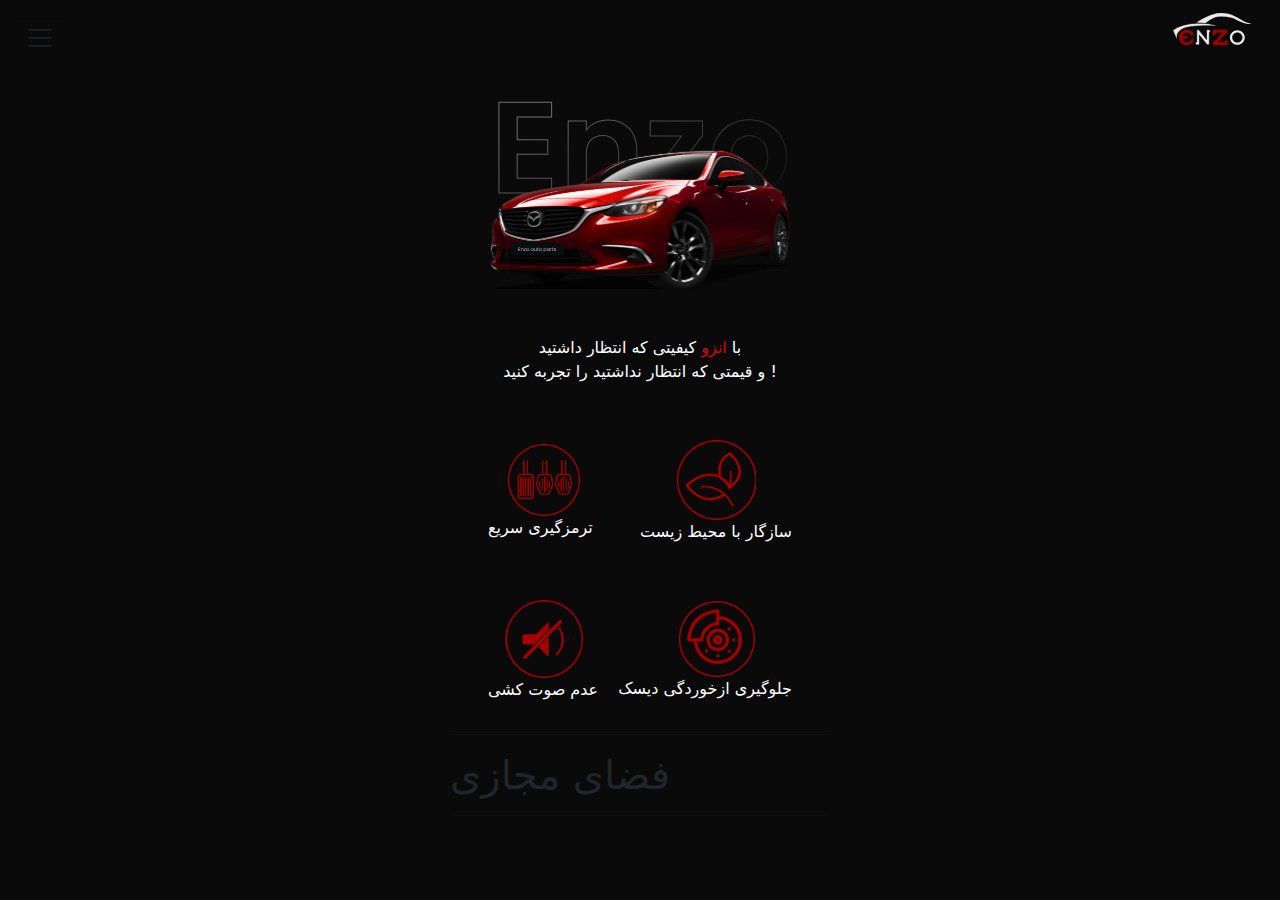
==== index.html @ 02e37b61 "new code" ====
<!DOCTYPE html>
<html lang="en">
<head>
    <meta charset="UTF-8">
    <meta http-equiv="X-UA-Compatible" content="IE=edge">
    <meta name="viewport" content="width=device-width, initial-scale=1.0">
    <link rel="stylesheet" href="https://cdn.jsdelivr.net/npm/bootstrap@5.3.0/dist/css/bootstrap.min.css">
    <link rel="stylesheet" href="./src/css/style.css">
    <title>Document</title>
</head>
<body dir="">
    <main>
        <nav class="navbar navbar bg-body-dark fixed-top">
            <div class="container-fluid">
              <button class="navbar-toggler" type="button" data-bs-toggle="offcanvas" data-bs-target="#offcanvasDarkNavbar" aria-controls="offcanvasDarkNavbar" aria-label="Toggle navigation" >
                <span class="navbar-toggler-icon"></span>
              </button>
              <img class="navbar-brand" src="./assest/img/logo.svg">
              <div class="offcanvas offcanvas-end text-bg-dark" tabindex="-1" id="offcanvasDarkNavbar" aria-labelledby="offcanvasDarkNavbarLabel">
                <div class="offcanvas-header">
                  <h5 class="offcanvas-title" id="offcanvasDarkNavbarLabel">Dark offcanvas</h5>
                  <button type="button" class="btn-close btn-close-white" data-bs-dismiss="offcanvas" aria-label="Close"></button>
                </div>
                <div class="offcanvas-body">
                  <ul class="navbar-nav justify-content-end flex-grow-1 pe-3">
                    <li class="nav-item">
                      <a class="nav-link active" aria-current="page" href="#">Home</a>
                    </li>
                    <li class="nav-item">
                      <a class="nav-link" href="#">Link</a>
                    </li>
                    <li class="nav-item dropdown">
                      <a class="nav-link dropdown-toggle" href="#" role="button" data-bs-toggle="dropdown" aria-expanded="false">
                        Dropdown
                      </a>
                      <ul class="dropdown-menu dropdown-menu-dark">
                        <li><a class="dropdown-item" href="#">Action</a></li>
                        <li><a class="dropdown-item" href="#">Another action</a></li>
                        <li>
                          <hr class="dropdown-divider">
                        </li>
                        <li><a class="dropdown-item" href="#">Something else here</a></li>
                      </ul>
                    </li>
                  </ul>
                   <button type="button">ارتباط با ما</button>
                </div>
              </div>
            </div>
          </nav>
          <section class="master">
            <div class="img">
                <img src="./assest/img/Group 17.svg" alt="">
            </div>
            <div class="text">
                <p>با <span>انزو</span> کیفیتی که انتظار داشتید
                    <br> و قیمتی که انتظار نداشتید را تجربه کنید !</p>
            </div>
          </section>
          <section class="icon-about">
            <div class="icon-1">
                <div>
                    <img src="./assest/img/Mask group.svg" alt="">
                    <p>ترمزگیری سریع</p>
                </div>
                <div>
                    <img src="./assest/img/Mask group (1).png" alt="">
                    <p>سازگار با محیط زیست</p>
                </div>
            </div>
            <div class="icon-2">
                <div>
                    <img src="./assest/img/Mask group (2).png" alt="">
                    <p>عدم صوت کشی</p>
                </div>
                <div>
                <img class="left" src="./assest/img/Mask group.png" alt="">
                <p>جلوگیری  ازخوردگی دیسک</p>
                </div>
            </div>
          </section>
          <footer>
            <div>
                <hr><h1>فضای مجازی</h1>
            </div>
            <div>
                <hr><h1></h1>
            </div>
            <div></div>
          </footer>

    </main>







    <script src="https://cdn.jsdelivr.net/npm/bootstrap@5.3.0/dist/js/bootstrap.bundle.min.js"></script>
</body>
</html>
---- src/css/style.css ----
:root{
    --bg:#0A0A0B;
    --white:#fff;
    --blak:#3D3D3D;
    --red:#DC0112;
    --blue:#5090DB;
}
*{
    padding: 0;
    margin: 0;
    box-sizing: border-box;
}
main{
    max-width: 380px;
    margin: 0 auto;
}
body{
    background-color:var(--bg);
}
nav{
    display: flex;
}
.ul-nav{
    background-color: var(--bg);
}
#button-nav{
    background-color:var(--white);
}
.navbar-brand{
    width: 80px;
}
.master{
    margin-top: 50px;
    display: flex;
    flex-direction: column;
    justify-content: space-between;
    height: 350px;
    align-items: center;
}
span{
    color: var(--red);
}
p{
    color: var(--white);
    text-align: center;
}.icon-1,.icon-2{
    display: flex;
    width: 80%;
    justify-content: space-between;
    align-items: center;
    margin-top: 40px;
}
.icon-about{
    display: flex;
    flex-direction: column;
    justify-content: center;
    align-items: center;
}
.icon-1 div{
    display: flex;
    flex-direction: column;
    justify-content: center;
    align-items: center;
}

.icon-2 div{
    display: flex;
    flex-direction: column;
    justify-content: center;
    align-items: center;
}
.icon-about img{
    width: 80px;
}
.left{
    margin-left: 20px;
}
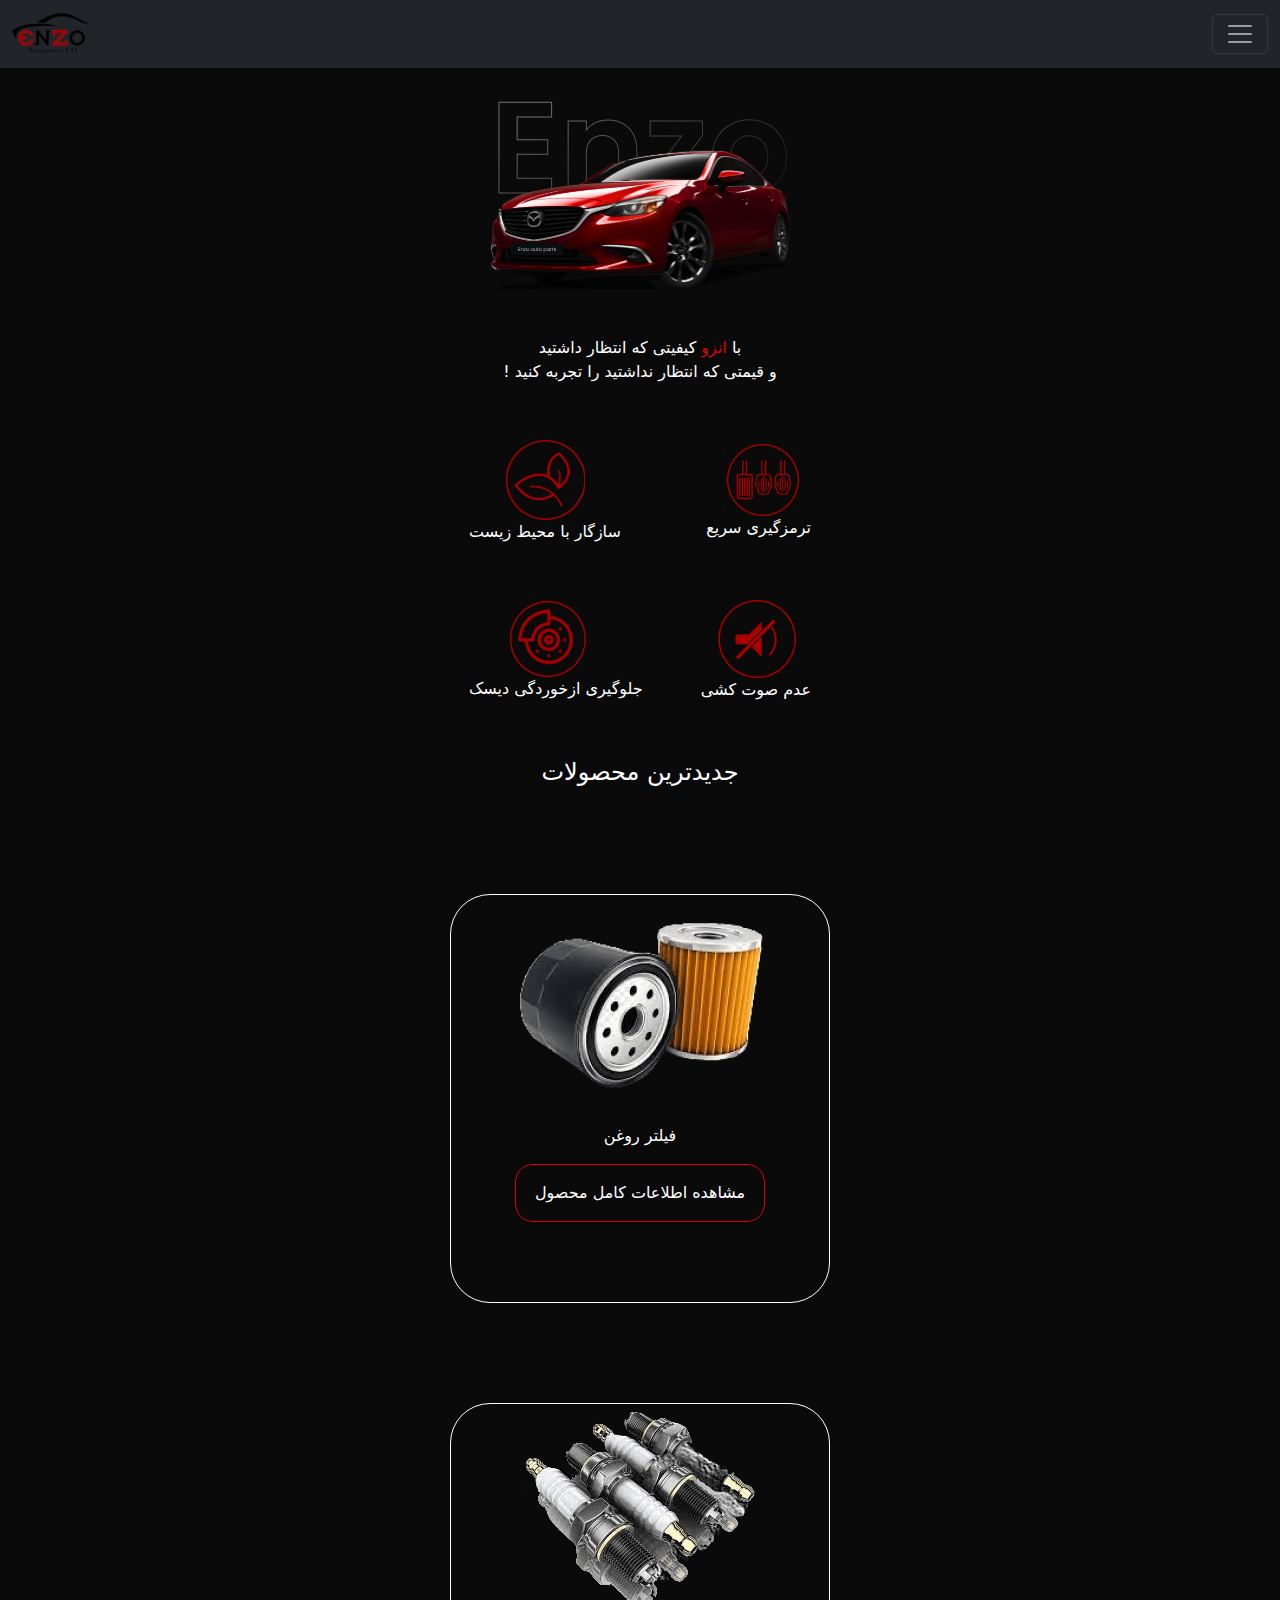
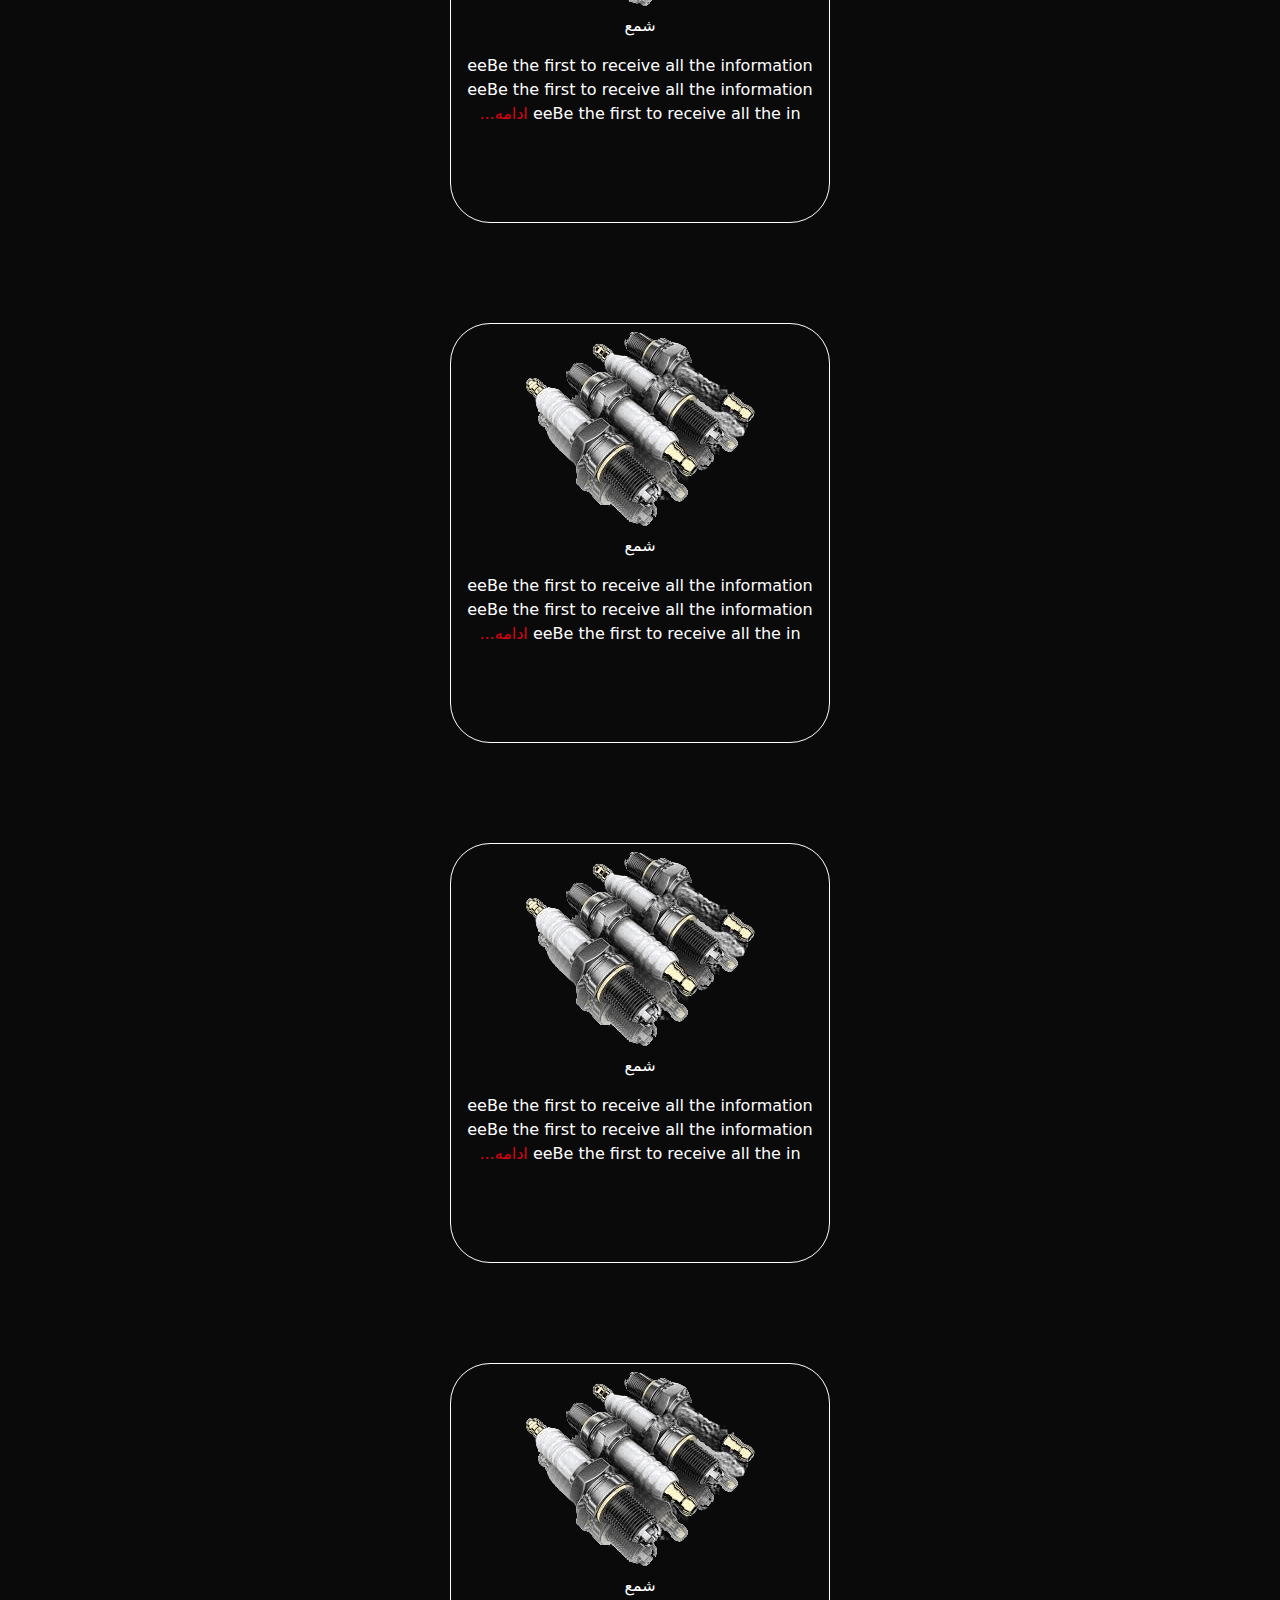
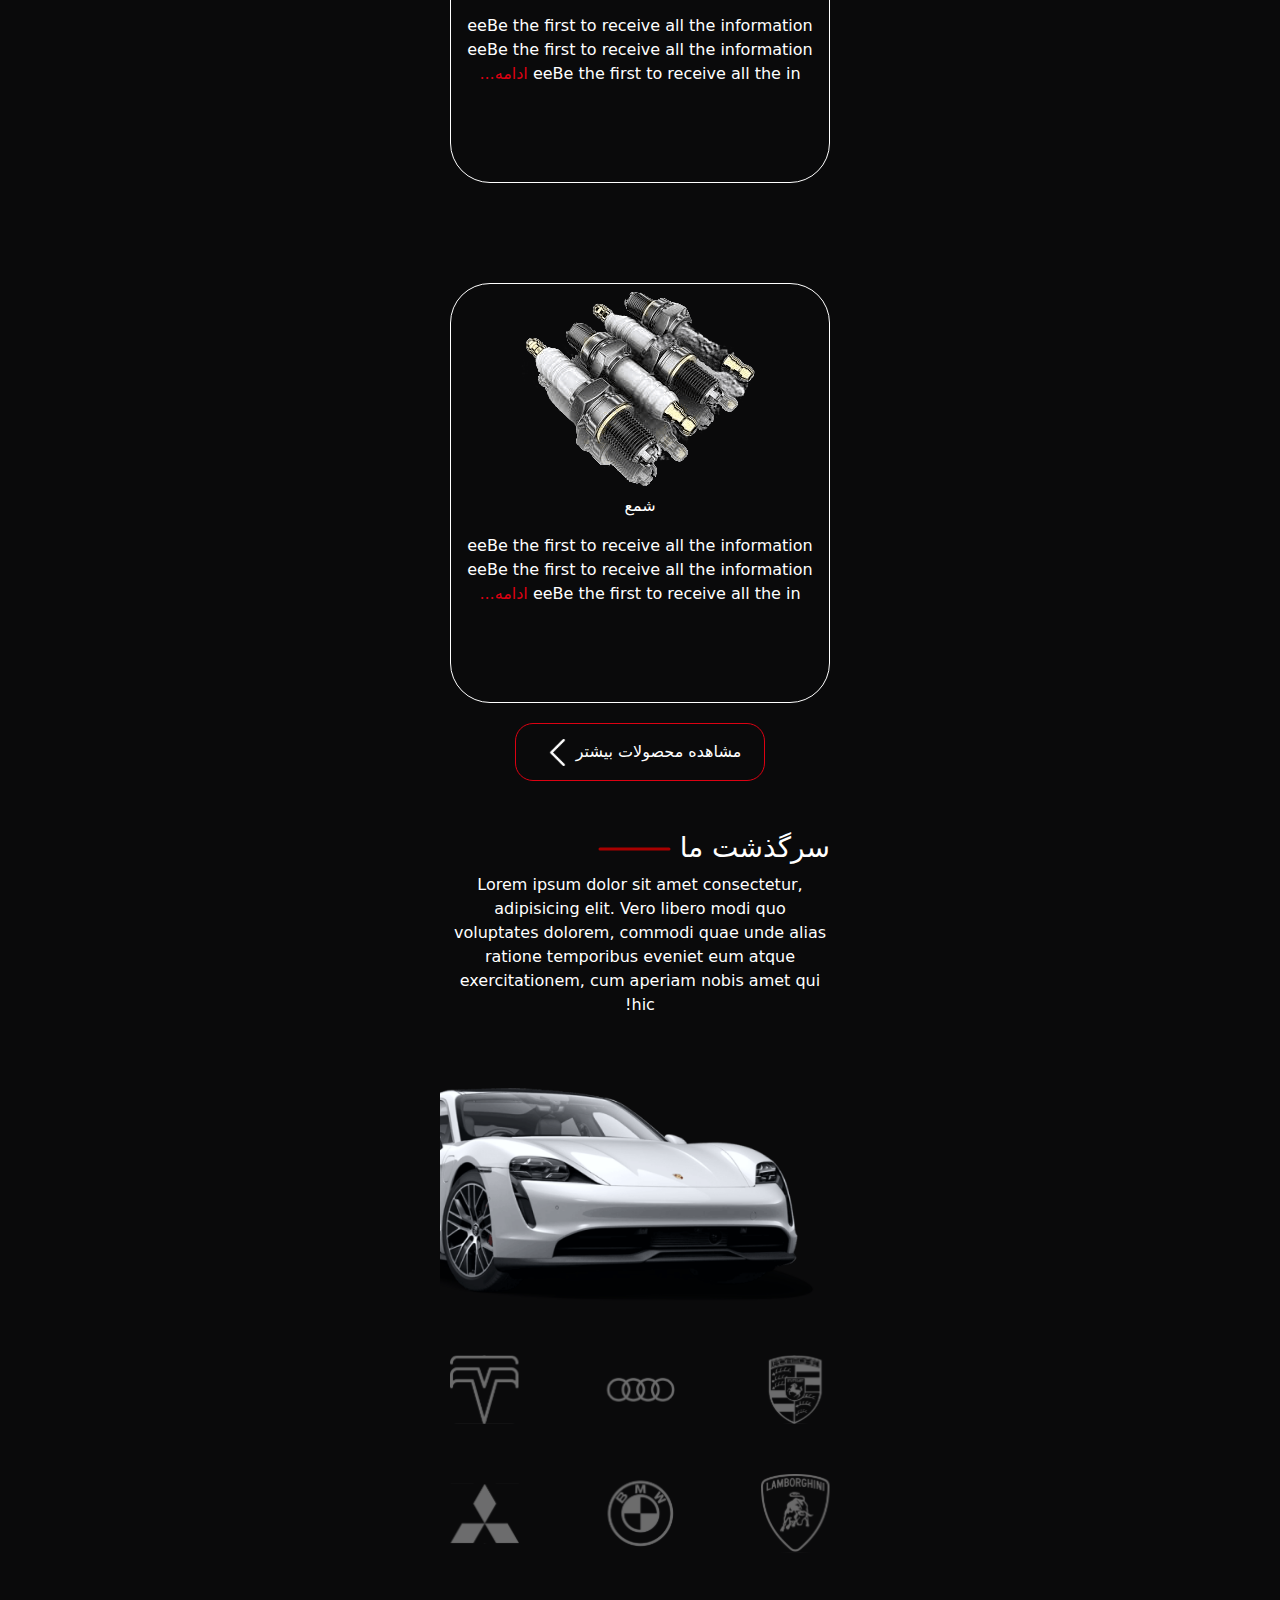
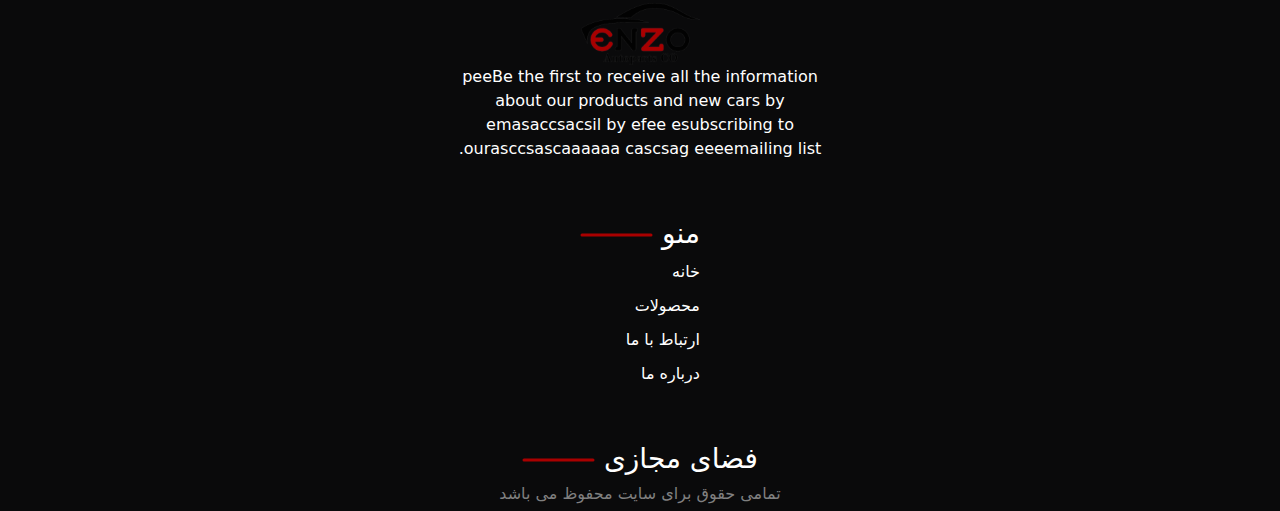
==== commit e1bf121a: "end-code-mobile-pag1" ====
--- a/index.html
+++ b/index.html
@@ -1,102 +1,218 @@
 <!DOCTYPE html>
 <html lang="en">
+
 <head>
-    <meta charset="UTF-8">
-    <meta http-equiv="X-UA-Compatible" content="IE=edge">
-    <meta name="viewport" content="width=device-width, initial-scale=1.0">
-    <link rel="stylesheet" href="https://cdn.jsdelivr.net/npm/bootstrap@5.3.0/dist/css/bootstrap.min.css">
-    <link rel="stylesheet" href="./src/css/style.css">
-    <title>Document</title>
+  <meta charset="UTF-8">
+  <meta http-equiv="X-UA-Compatible" content="IE=edge">
+  <meta name="viewport" content="width=device-width, initial-scale=1.0">
+  <link rel="stylesheet" href="https://cdn.jsdelivr.net/npm/bootstrap@5.3.0/dist/css/bootstrap.min.css">
+  <link rel="stylesheet" href="./src/css/style.css">
+  <title>Document</title>
 </head>
-<body dir="">
-    <main>
-        <nav class="navbar navbar bg-body-dark fixed-top">
-            <div class="container-fluid">
-              <button class="navbar-toggler" type="button" data-bs-toggle="offcanvas" data-bs-target="#offcanvasDarkNavbar" aria-controls="offcanvasDarkNavbar" aria-label="Toggle navigation" >
-                <span class="navbar-toggler-icon"></span>
-              </button>
-              <img class="navbar-brand" src="./assest/img/logo.svg">
-              <div class="offcanvas offcanvas-end text-bg-dark" tabindex="-1" id="offcanvasDarkNavbar" aria-labelledby="offcanvasDarkNavbarLabel">
-                <div class="offcanvas-header">
-                  <h5 class="offcanvas-title" id="offcanvasDarkNavbarLabel">Dark offcanvas</h5>
-                  <button type="button" class="btn-close btn-close-white" data-bs-dismiss="offcanvas" aria-label="Close"></button>
-                </div>
-                <div class="offcanvas-body">
-                  <ul class="navbar-nav justify-content-end flex-grow-1 pe-3">
-                    <li class="nav-item">
-                      <a class="nav-link active" aria-current="page" href="#">Home</a>
-                    </li>
-                    <li class="nav-item">
-                      <a class="nav-link" href="#">Link</a>
-                    </li>
-                    <li class="nav-item dropdown">
-                      <a class="nav-link dropdown-toggle" href="#" role="button" data-bs-toggle="dropdown" aria-expanded="false">
-                        Dropdown
-                      </a>
-                      <ul class="dropdown-menu dropdown-menu-dark">
-                        <li><a class="dropdown-item" href="#">Action</a></li>
-                        <li><a class="dropdown-item" href="#">Another action</a></li>
-                        <li>
-                          <hr class="dropdown-divider">
-                        </li>
-                        <li><a class="dropdown-item" href="#">Something else here</a></li>
-                      </ul>
-                    </li>
-                  </ul>
-                   <button type="button">ارتباط با ما</button>
-                </div>
-              </div>
+
+<body dir="rtl">
+  <main>
+    <nav class="navbar navbar-dark bg-dark fixed-top">
+      <div class="container-fluid">
+        <button class="navbar-toggler" type="button" data-bs-toggle="offcanvas" data-bs-target="#offcanvasDarkNavbar"
+          aria-controls="offcanvasDarkNavbar" aria-label="Toggle navigation">
+          <span class="navbar-toggler-icon"></span>
+        </button>
+        <img class="navbar-brand" src="./assest/img/IMG-20230604-WA0000-removebg-preview 1.svg">
+        <div class="offcanvas offcanvas-end text-bg-dark" tabindex="-1" id="offcanvasDarkNavbar"
+          aria-labelledby="offcanvasDarkNavbarLabel">
+          <div class="offcanvas-header">
+            <img src="./assest/img/IMG-20230604-WA0000-removebg-preview 1.svg" alt="">
+            <button type="button" class="btn-close btn-close-white" data-bs-dismiss="offcanvas"
+              aria-label="Close"></button>
+          </div>
+          <div class="offcanvas-body">
+            <ul class="navbar-nav justify-content-end flex-grow-1 pe-3" id="ul-nav">
+              <li class="nav-item">
+                <a class="nav-link active" aria-current="page" href="#">خانه</a>
+              </li>
+              <li class="nav-item">
+                <a class="nav-link" href="#">محصولات</a>
+              </li>
+
+              <li class="nav-item">
+                <a class="nav-link" href="#">درباره ی ما</a>
+              </li>
+            </ul>
+            <div class="btn-call">
+              <button type="button" class="btn-red">ارتباط با ما</button>
             </div>
-          </nav>
-          <section class="master">
-            <div class="img">
-                <img src="./assest/img/Group 17.svg" alt="">
-            </div>
-            <div class="text">
-                <p>با <span>انزو</span> کیفیتی که انتظار داشتید
-                    <br> و قیمتی که انتظار نداشتید را تجربه کنید !</p>
-            </div>
-          </section>
-          <section class="icon-about">
-            <div class="icon-1">
-                <div>
-                    <img src="./assest/img/Mask group.svg" alt="">
-                    <p>ترمزگیری سریع</p>
-                </div>
-                <div>
-                    <img src="./assest/img/Mask group (1).png" alt="">
-                    <p>سازگار با محیط زیست</p>
-                </div>
-            </div>
-            <div class="icon-2">
-                <div>
-                    <img src="./assest/img/Mask group (2).png" alt="">
-                    <p>عدم صوت کشی</p>
-                </div>
-                <div>
-                <img class="left" src="./assest/img/Mask group.png" alt="">
-                <p>جلوگیری  ازخوردگی دیسک</p>
-                </div>
-            </div>
-          </section>
-          <footer>
-            <div>
-                <hr><h1>فضای مجازی</h1>
-            </div>
-            <div>
-                <hr><h1></h1>
-            </div>
-            <div></div>
-          </footer>
-
-    </main>
-
-
-
-
-
-
-
-    <script src="https://cdn.jsdelivr.net/npm/bootstrap@5.3.0/dist/js/bootstrap.bundle.min.js"></script>
+          </div>
+        </div>
+      </div>
+    </nav>
+    <section class="master">
+      <div class="img">
+        <img src="./assest/img/Group 17.svg" alt="">
+      </div>
+      <div class="text">
+        <p>با <span>انزو</span> کیفیتی که انتظار داشتید
+          <br> و قیمتی که انتظار نداشتید را تجربه کنید !
+        </p>
+      </div>
+    </section>
+    <section class="icon-about">
+      <div class="icon-1">
+        <div>
+          <img src="./assest/img/Mask group.svg" alt="">
+          <p>ترمزگیری سریع</p>
+        </div>
+        <div>
+          <img src="./assest/img/Mask group (1).png" alt="">
+          <p>سازگار با محیط زیست</p>
+        </div>
+      </div>
+      <div class="icon-2">
+        <div>
+          <img src="./assest/img/Mask group (2).png" alt="">
+          <p>عدم صوت کشی</p>
+        </div>
+        <div>
+          <img class="left" src="./assest/img/Mask group.png" alt="">
+          <p>جلوگیری ازخوردگی دیسک</p>
+        </div>
+      </div>
+    </section>
+    <section class="items">
+      <h4>جدیدترین محصولات</h4>
+      <div class="item">
+        <div class="item-img">
+          <img src="./assest/img/download-0HpRuFzIe-transformed 1.png" alt="">
+        </div>
+        <div class="item-text-if-button">
+          <p>فیلتر روغن </p>
+          <button type="button" class="btn-red2">مشاهده اطلاعات کامل محصول</button>
+        </div>
+      </div>
+      <div class="item">
+        <div class="item-img">
+          <img src="./assest/img/download_(1)-KjwA2_JDe-transformed 1.png" alt="">
+        </div>
+        <div class="item-text-if-button">
+          <p>شمع</p>
+          <p>eeBe the first to receive all the information
+            eeBe the first to receive all the information
+            eeBe the first to receive all the in <span>ادامه...</span></p>
+        </div>
+      </div>
+      <div class="item">
+        <div class="item-img">
+          <img src="./assest/img/download_(1)-KjwA2_JDe-transformed 1.png" alt="">
+        </div>
+        <div class="item-text-if-button">
+          <p>شمع</p>
+          <p>eeBe the first to receive all the information
+            eeBe the first to receive all the information
+            eeBe the first to receive all the in <span>ادامه...</span></p>
+        </div>
+      </div>
+
+      <div class="item">
+        <div class="item-img">
+          <img src="./assest/img/download_(1)-KjwA2_JDe-transformed 1.png" alt="">
+        </div>
+        <div class="item-text-if-button">
+          <p>شمع</p>
+          <p>eeBe the first to receive all the information
+            eeBe the first to receive all the information
+            eeBe the first to receive all the in <span>ادامه...</span></p>
+        </div>
+      </div>
+
+      <div class="item">
+        <div class="item-img">
+          <img src="./assest/img/download_(1)-KjwA2_JDe-transformed 1.png" alt="">
+        </div>
+        <div class="item-text-if-button">
+          <p>شمع</p>
+          <p>eeBe the first to receive all the information
+            eeBe the first to receive all the information
+            eeBe the first to receive all the in <span>ادامه...</span></p>
+        </div>
+      </div>
+
+      <div class="item">
+        <div class="item-img">
+          <img src="./assest/img/download_(1)-KjwA2_JDe-transformed 1.png" alt="">
+        </div>
+        <div class="item-text-if-button">
+          <p>شمع</p>
+          <p>eeBe the first to receive all the information
+            eeBe the first to receive all the information
+            eeBe the first to receive all the in <span>ادامه...</span></p>
+        </div>
+      </div>
+
+      <div class="btn-call">
+        <button type="button" class="btn-red2"> مشاهده محصولات بیشتر<img src="./assest/img/Expand Arrow.svg"
+            alt=""></button>
+      </div>
+    </section>
+    <section class="did-my">
+      <div class="text-did">
+        <h3>سرگذشت ما <img src="./assest/img/Line 3.svg" alt=""></h3>
+        <p>Lorem ipsum dolor sit amet consectetur, adipisicing elit. Vero libero modi quo voluptates dolorem, commodi
+          quae unde alias ratione temporibus eveniet eum atque exercitationem, cum aperiam nobis amet qui hic!</p>
+      </div>
+      <div class="img-did">
+        <img src="./assest/img/33333333333.png" alt="">
+      </div>
+      <div class="logo">
+        <div>
+          <img src="./assest/img/logo1.svg" alt="">
+          <img src="./assest/img/logo2.svg" alt="">
+          <img src="./assest/img/logo3.svg" alt="">
+        </div>
+        <div>
+          <img src="./assest/img/logo4.svg" alt="">
+          <img src="./assest/img/logo5.svg" alt="">
+          <img src="./assest/img/logo6.svg" alt="">
+        </div>
+      </div>
+    </section>
+      <footer>
+        <div class="img-text">
+          <div>
+            <img src="./assest/img/IMG-20230604-WA0000-removebg-preview 1.svg" alt="">
+          </div>
+          <div>
+            <p>
+            peeBe the first to receive all the
+             information about our products and
+              new cars by emasaccsacsil by efee
+              esubscribing to ourasccsascaaaaaa
+              cascsag eeeemailing list.
+            </p>
+          </div>
+        </div>
+        <div class="meno">
+          <h3>منو <img src="./assest/img/Line 3.svg" alt=""></h3>
+          <ul class="ul-footer">
+            <li>خانه</li>
+            <li>محصولات</li>
+            <li>ارتباط با ما</li>
+            <li>درباره ما</li>
+          </ul>
+        </div>
+        <div class="national">
+          <h3>فضای مجازی <img src="./assest/img/Line 3.svg" alt=""></h3>
+        </div>
+        <h6>تمامی حقوق برای سایت محفوظ می باشد</h6>
+      </footer>
+  </main>
+
+
+
+
+
+
+
+  <script src="https://cdn.jsdelivr.net/npm/bootstrap@5.3.0/dist/js/bootstrap.bundle.min.js"></script>
 </body>
+
 </html>--- a/src/css/style.css
+++ b/src/css/style.css
@@ -17,9 +17,7 @@
 body{
     background-color:var(--bg);
 }
-nav{
-    display: flex;
-}
+/* navbar style */
 .ul-nav{
     background-color: var(--bg);
 }
@@ -29,6 +27,34 @@
 .navbar-brand{
     width: 80px;
 }
+#ul-nav{
+    display: flex;
+    flex-direction: column;
+    justify-content: center;
+    align-items: center;
+}
+.btn-call{
+    display: flex;
+    flex-direction: column;
+    justify-content: center;
+    align-items: center;
+    margin-top: 20px;
+}
+.btn-red{
+    width: 159px;
+    height: 58px;
+    border-radius: 18px;
+    color: var(--white);
+    background-color: transparent;
+    border:1px solid var(--red);
+    transition: all 1s;
+}
+.btn-red:hover{
+    background: var(--red);
+}
+
+/* end */
+/* mster */
 .master{
     margin-top: 50px;
     display: flex;
@@ -45,7 +71,7 @@
     text-align: center;
 }.icon-1,.icon-2{
     display: flex;
-    width: 80%;
+    width: 90%;
     justify-content: space-between;
     align-items: center;
     margin-top: 40px;
@@ -73,5 +99,83 @@
     width: 80px;
 }
 .left{
-    margin-left: 20px;
+    margin-left: -20px;
+}
+/* end */
+
+/* itmes */
+.btn-red2{
+    width: 250px;
+    height: 58px;
+    border-radius: 18px;
+    color: var(--white);
+    background-color: transparent;
+    border:1px solid var(--red);
+    transition: all 1s;
+}
+.btn-red2:hover{
+    background: var(--red);
+}
+.item{
+    display: flex;
+    flex-direction: column;
+    justify-content: center;
+    align-items: center;
+    width: 100%;
+    border: 1px solid var(--white);
+    border-radius:40px ;
+    margin-top: 100px;
+}
+.items{
+    display: flex;
+    flex-direction: column;
+    justify-content: center;
+    align-items: center;
+}
+.item-text-if-button{
+    margin-bottom: 80px;
+}
+h1,h2,h3,h4,h5{
+    color: var(--white);
+    margin-top: 40px;
+}
+.text-did{
+    margin-top: 50px;
+}
+.img-did img{
+    width: 380px;
+    margin-right: 10px;
+    margin-top: 50px;
+}
+.logo div{
+    display: flex;
+    justify-content: space-between;
+    align-items: center;
+    width: 100%;
+    margin-top: 50px;
+}
+/* end */
+/* footer */
+footer{
+    display: flex;
+    flex-direction: column;
+    justify-content: center;
+    align-items: center;
+    margin-top: 50px;
+}
+.ul-footer li{
+    color: var(--white);
+    margin-top: 10px;
+}
+.ul-footer{
+    list-style: none;
+}
+h6{
+    color: gray;
+}
+.img-text{
+    display: flex;
+    flex-direction: column;
+    justify-content: center;
+    align-items: center;
 }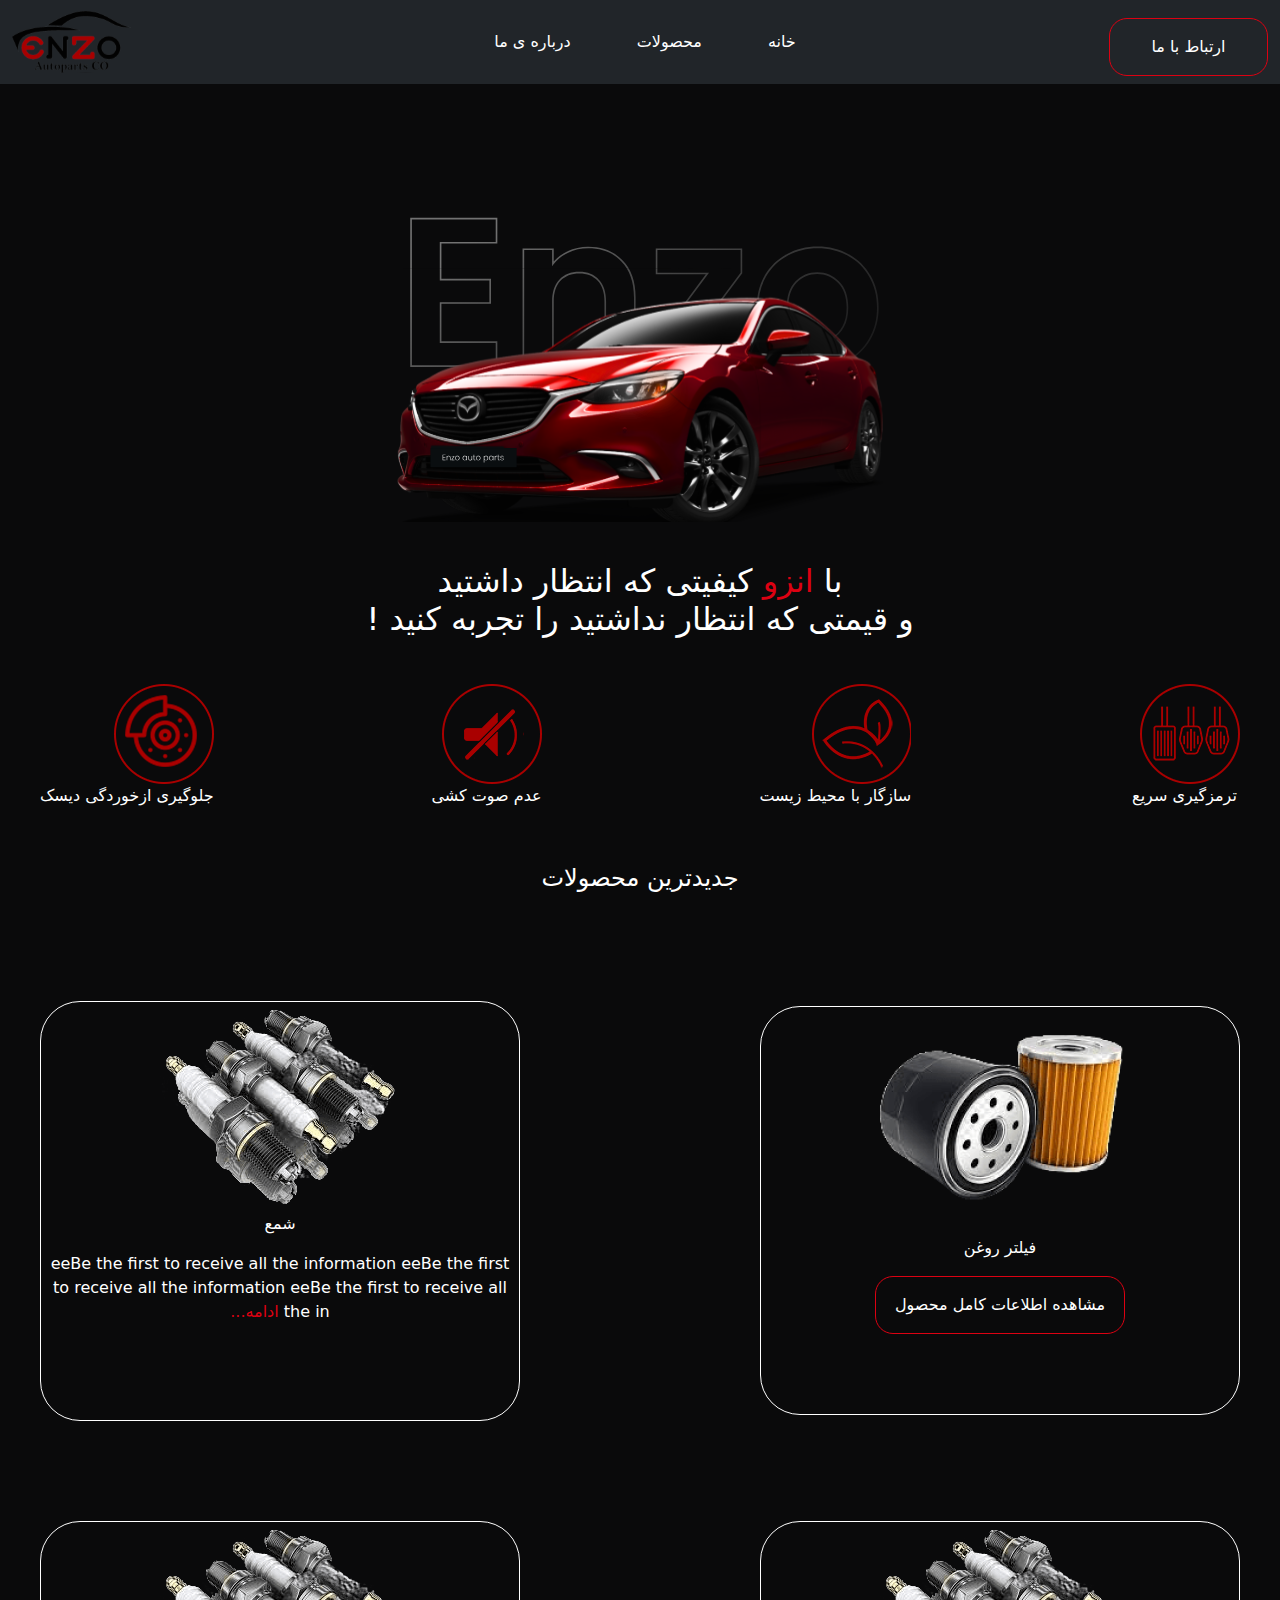
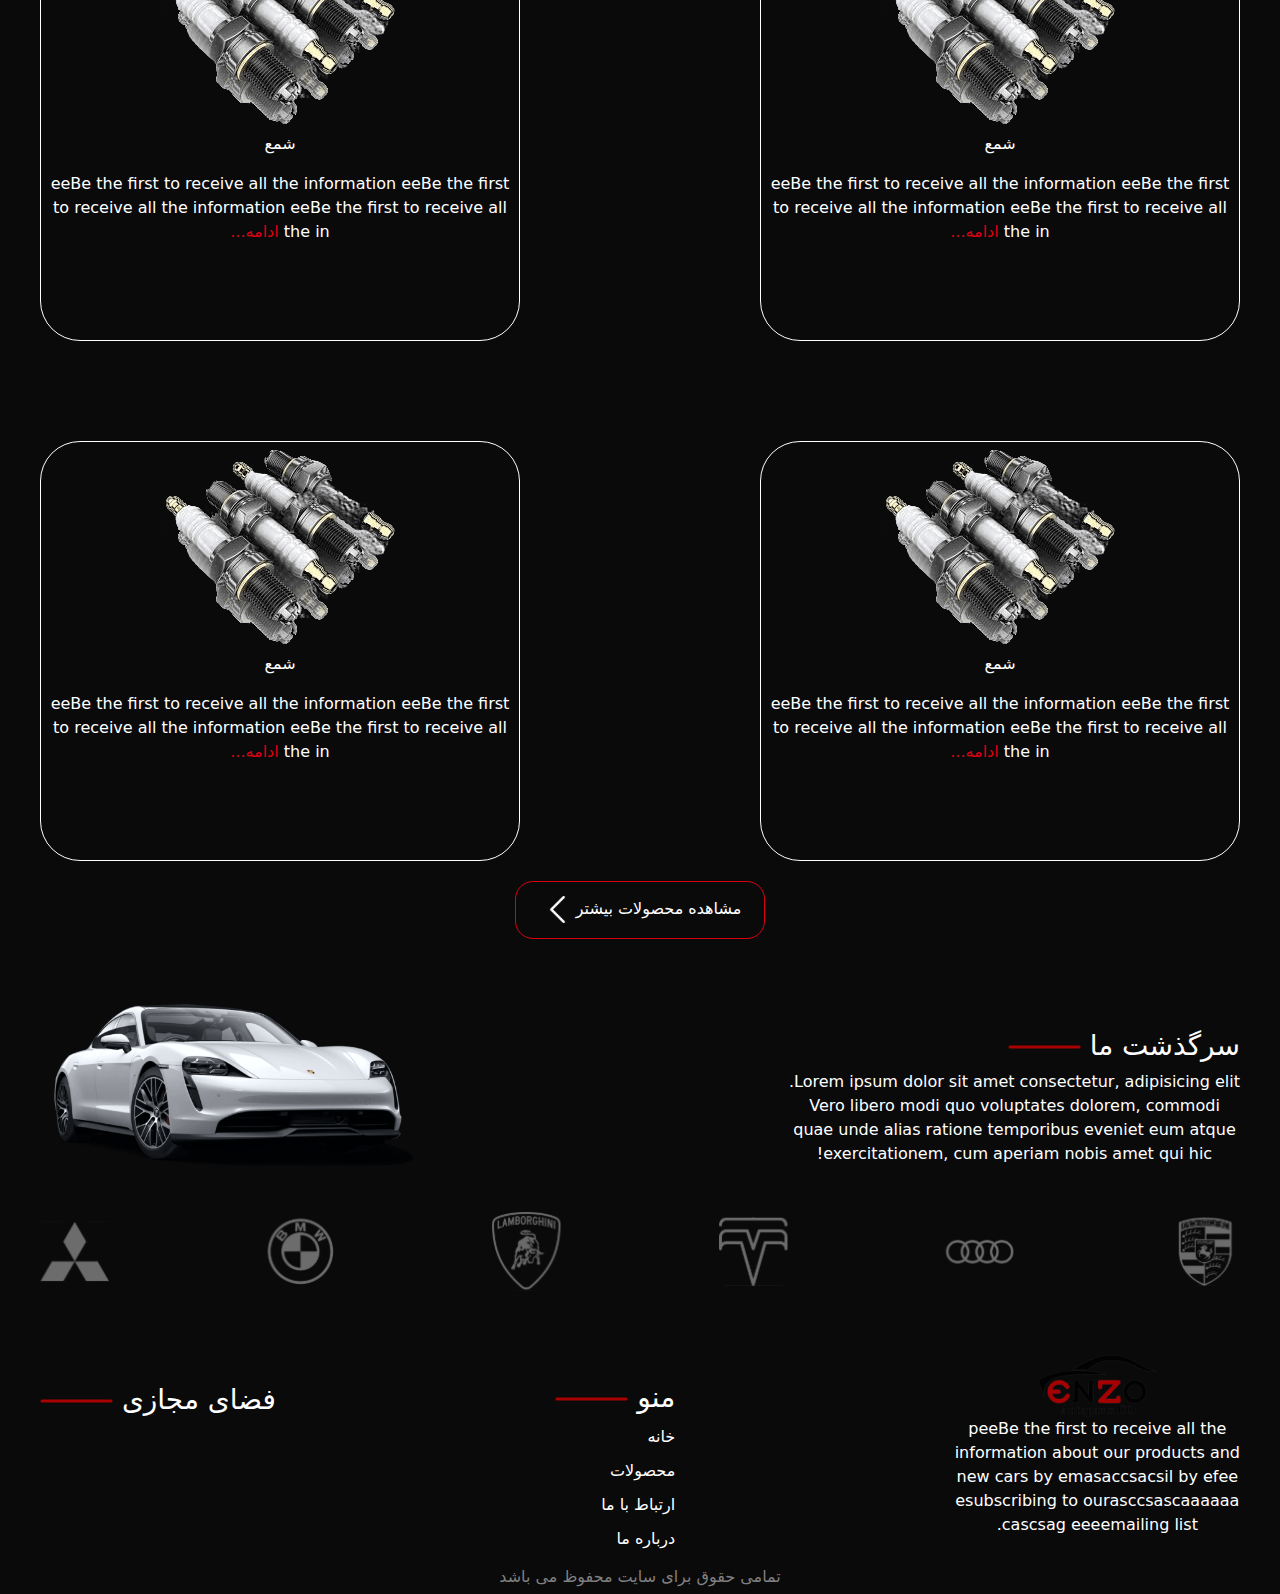
==== commit 9f4b01b8: "end-pc-code" ====
--- a/index.html
+++ b/index.html
@@ -10,9 +10,38 @@
   <title>Document</title>
 </head>
 
-<body dir="rtl">
-  <main>
-    <nav class="navbar navbar-dark bg-dark fixed-top">
+<body>
+  <nav class="navbar navbar-expand-lg bg-dark" id="nav2">
+    <div class="container-fluid">
+      <img src="./assest/img/IMG-20230604-WA0000-removebg-preview 1.svg" alt="">
+      <button class="navbar-toggler" type="button" data-bs-toggle="collapse" data-bs-target="#navbarSupportedContent" aria-controls="navbarSupportedContent" aria-expanded="false" aria-label="Toggle navigation">
+        <span class="navbar-toggler-icon"></span>
+      </button>
+      <div class="collapse navbar-collapse" id="navbarSupportedContent">
+        <ul class="navbar-nav me-auto mb-2 mb-lg-0">
+          
+          <li class="nav-item" id="it-1">
+            <a class="nav-link" href="#">درباره ی ما</a>
+          </li>
+          
+          <li class="nav-item" id="it-2">
+            <a class="nav-link" href="#">محصولات</a>
+          </li>
+
+          <li class="nav-item" id="it-3">
+            <a class="nav-link active" aria-current="page" href="#">خانه</a>
+          </li>
+
+          </ul>
+          <div class="btn-call">
+            <button type="button" class="btn-red">ارتباط با ما</button>
+          </div>
+
+      </div>
+    </div>
+  </nav>
+  <main dir="rtl">
+    <nav class="navbar navbar-dark bg-dark fixed-top" id="nav1">
       <div class="container-fluid">
         <button class="navbar-toggler" type="button" data-bs-toggle="offcanvas" data-bs-target="#offcanvasDarkNavbar"
           aria-controls="offcanvasDarkNavbar" aria-label="Toggle navigation">
@@ -51,9 +80,28 @@
         <img src="./assest/img/Group 17.svg" alt="">
       </div>
       <div class="text">
-        <p>با <span>انزو</span> کیفیتی که انتظار داشتید
+        <h2>با <span>انزو</span> کیفیتی که انتظار داشتید
           <br> و قیمتی که انتظار نداشتید را تجربه کنید !
-        </p>
+        </h2>
+      </div>
+    </section>
+    <section class="icon-about-2">
+      
+      <div>
+        <img src="./assest/img/Mask group.svg" alt="">
+        <p>ترمزگیری سریع</p>
+      </div>
+      <div>
+        <img src="./assest/img/Mask group (1).png" alt="">
+        <p>سازگار با محیط زیست</p>
+      </div>
+      <div>
+        <img src="./assest/img/Mask group (2).png" alt="">
+        <p>عدم صوت کشی</p>
+      </div>
+      <div>
+        <img class="left" src="./assest/img/Mask group.png" alt="">
+        <p>جلوگیری ازخوردگی دیسک</p>
       </div>
     </section>
     <section class="icon-about">
@@ -78,8 +126,8 @@
         </div>
       </div>
     </section>
+    <h4>جدیدترین محصولات</h4>
     <section class="items">
-      <h4>جدیدترین محصولات</h4>
       <div class="item">
         <div class="item-img">
           <img src="./assest/img/download-0HpRuFzIe-transformed 1.png" alt="">
@@ -148,32 +196,47 @@
         </div>
       </div>
 
-      <div class="btn-call">
-        <button type="button" class="btn-red2"> مشاهده محصولات بیشتر<img src="./assest/img/Expand Arrow.svg"
-            alt=""></button>
-      </div>
-    </section>
+      
+    </section>
+    <div class="btn-call2">
+      <button type="button" class="btn-red2"> مشاهده محصولات بیشتر<img src="./assest/img/Expand Arrow.svg"
+          alt="">
+        </button>
+    </div>
     <section class="did-my">
       <div class="text-did">
         <h3>سرگذشت ما <img src="./assest/img/Line 3.svg" alt=""></h3>
-        <p>Lorem ipsum dolor sit amet consectetur, adipisicing elit. Vero libero modi quo voluptates dolorem, commodi
-          quae unde alias ratione temporibus eveniet eum atque exercitationem, cum aperiam nobis amet qui hic!</p>
+        <p>Lorem ipsum dolor sit amet consectetur, adipisicing elit. <br>
+          Vero libero modi quo voluptates dolorem, commodi <br>
+          quae unde alias ratione temporibus eveniet eum atque <br>
+          exercitationem, cum aperiam nobis amet qui hic!</p>
       </div>
       <div class="img-did">
-        <img src="./assest/img/33333333333.png" alt="">
-      </div>
-      <div class="logo">
-        <div>
-          <img src="./assest/img/logo1.svg" alt="">
-          <img src="./assest/img/logo2.svg" alt="">
-          <img src="./assest/img/logo3.svg" alt="">
-        </div>
-        <div>
-          <img src="./assest/img/logo4.svg" alt="">
-          <img src="./assest/img/logo5.svg" alt="">
-          <img src="./assest/img/logo6.svg" alt="">
-        </div>
-      </div>
+        <img class="img-1" src="./assest/img/33333333333.png" alt="">
+        <img class="img-2" src="./assest/img/subscribe 1 (2).png" alt="">
+      </div>
+    </section>
+    <section class="logo">
+       <div class="logo-1">
+      <div>
+        <img src="./assest/img/logo1.svg" alt="">
+        <img src="./assest/img/logo2.svg" alt="">
+        <img src="./assest/img/logo3.svg" alt="">
+      </div>
+      <div>
+        <img src="./assest/img/logo4.svg" alt="">
+        <img src="./assest/img/logo5.svg" alt="">
+        <img src="./assest/img/logo6.svg" alt="">
+      </div>
+     
+    </section>
+    <section class="logo-2">
+        <img src="./assest/img/logo1.svg" alt="">
+        <img src="./assest/img/logo2.svg" alt="">
+        <img src="./assest/img/logo3.svg" alt="">
+        <img src="./assest/img/logo4.svg" alt="">
+        <img src="./assest/img/logo5.svg" alt="">
+        <img src="./assest/img/logo6.svg" alt="">
     </section>
       <footer>
         <div class="img-text">
@@ -182,10 +245,10 @@
           </div>
           <div>
             <p>
-            peeBe the first to receive all the
-             information about our products and
-              new cars by emasaccsacsil by efee
-              esubscribing to ourasccsascaaaaaa
+            peeBe the first to receive all the <br>
+             information about our products and <br>
+              new cars by emasaccsacsil by efee <br>
+              esubscribing to ourasccsascaaaaaa <br>
               cascsag eeeemailing list.
             </p>
           </div>
@@ -202,8 +265,8 @@
         <div class="national">
           <h3>فضای مجازی <img src="./assest/img/Line 3.svg" alt=""></h3>
         </div>
-        <h6>تمامی حقوق برای سایت محفوظ می باشد</h6>
       </footer>
+      <h6>تمامی حقوق برای سایت محفوظ می باشد</h6>
   </main>
 
 
--- a/src/css/style.css
+++ b/src/css/style.css
@@ -178,4 +178,155 @@
     flex-direction: column;
     justify-content: center;
     align-items: center;
+}
+#nav2{
+    display: none;
+}
+.icon-about-2{
+    display: none;
+}
+h2,h4,h6{
+    text-align: center;
+}
+.btn-call2{
+    display: flex;
+    justify-content: center;
+    align-items: center;
+    margin-top: 20px;
+}
+.img-2{
+    display: none;
+}
+.logo-2{
+    display: none;
+}
+@media only screen and (min-width:900px) {
+    main{
+        max-width: 1200px;
+        margin: 0 auto;
+    }
+    #nav1{
+        display: none;
+    }
+    #nav2{
+        display: flex;
+        justify-content: space-between;
+        align-items: center;
+    }
+    #nav2 li a{
+        color: var(--white);
+        margin-left: 50px;
+    }
+    #it-3,#it-2,#it-1{
+        position: relative;
+        transition: all 1s;
+    }
+    #it-3:hover:before{
+        content: "";
+        position: absolute;
+        border: 0.1px solid var(--red);
+        display: flex;
+        flex-direction: row;
+        width: 40px;
+        bottom: 0;
+        left: 50px;
+    }
+    #it-2:hover:before{
+        content: "";
+        position: absolute;
+        border: 0.1px solid var(--red);
+        display: flex;
+        flex-direction: row;
+        width: 40px;
+        bottom: 0;
+        left: 70px;
+    }
+    #it-1:hover:before{
+        content: "";
+        position: absolute;
+        border: 0.1px solid var(--red);
+        display: flex;
+        flex-direction: row;
+        width: 40px;
+        bottom: 0;
+        left: 70px;
+    }
+    #nav2 ul{
+        display: flex;
+        justify-content:center;
+        align-items: center;
+        width: 100%;
+    }
+    .btn-call{
+        margin-top: 10px;
+    }
+    .icon-about{
+        display: none;
+    }
+    .icon-about-2{
+        display: flex;
+        flex-direction: row;
+        flex-wrap: wrap;
+        justify-content: space-between;
+        align-items: center;
+        margin-top: 200px;
+        
+    }
+    .master .img img{
+        width: 500px;
+    }
+    .items{
+        display: flex;
+        flex-direction: row;
+        flex-wrap: wrap;
+        width: 100%;
+        justify-content: space-between;
+        align-items: center;
+    }
+    .item{
+        width: 40%;
+    }
+    .btn-call2{
+        display: flex;
+        justify-content: center;
+        align-items: center;
+        margin-top: 20px;
+    }
+    .img-2{
+        display: flex;
+    }
+    .img-1{
+        display: none;
+    }
+    .did-my{
+        display: flex;
+        flex-direction: row;
+        justify-content: space-between;
+        align-items: center;
+        width: 100%;
+    }
+    .logo{
+        display: none;
+    }
+    .logo-2{
+        display: flex;
+        justify-content: space-between;
+        align-items: center;
+        width: 100%;
+        margin-top: 30px;
+    }
+    footer{
+        display: flex;
+        flex-direction: row;
+        justify-content: space-between;
+        align-items: center;
+        width: 100%;
+    }
+    .national{
+        margin-top: -140px;
+        display: flex;
+        flex-direction: column;
+        justify-content: center;
+        align-items: center;
+    }
 }